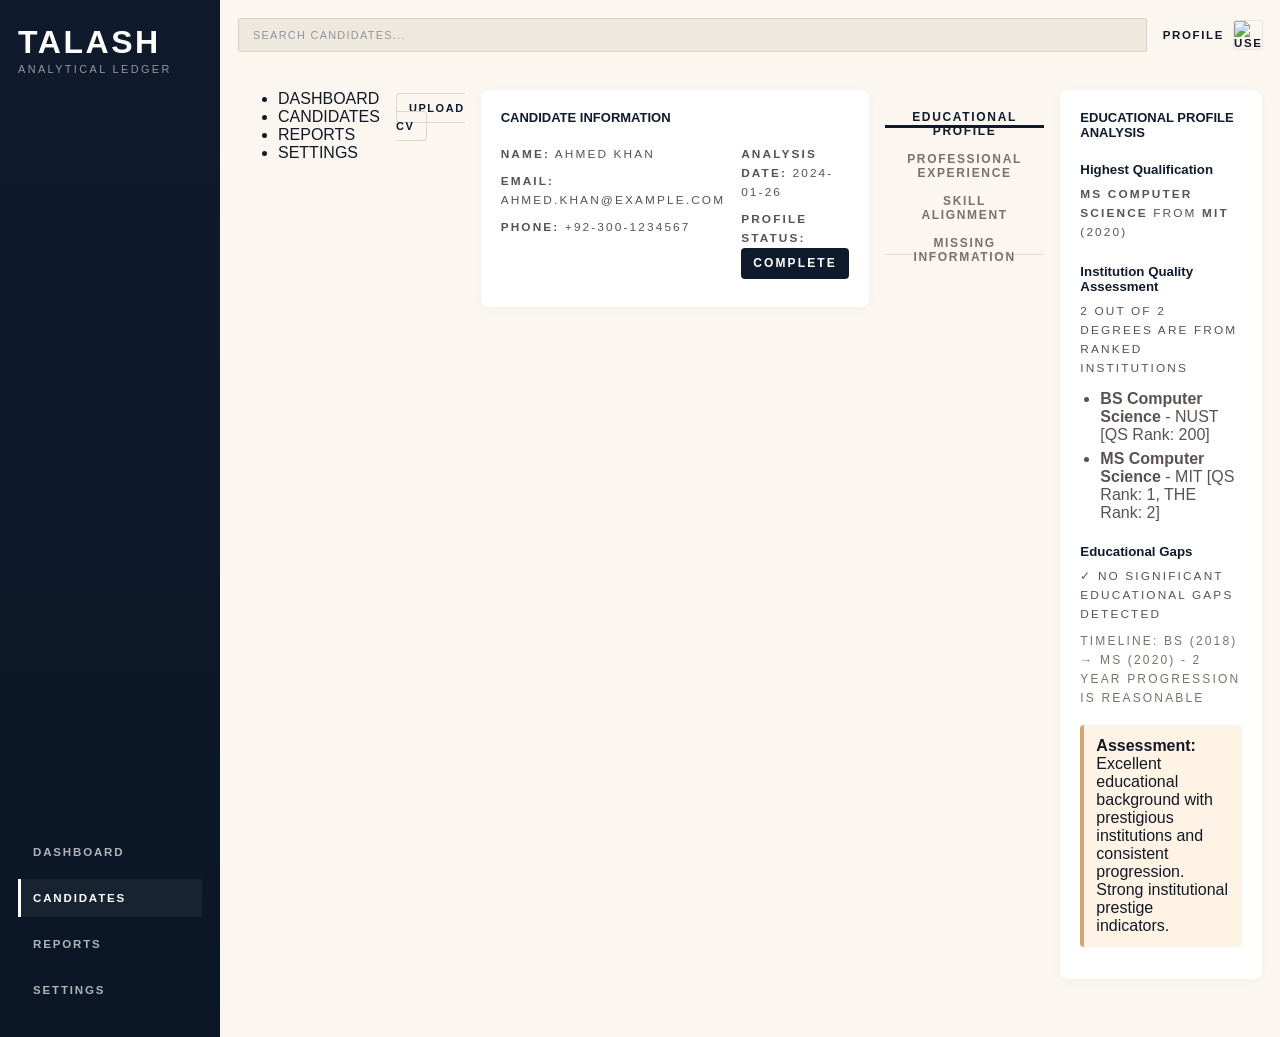
==== milestone_2/frontend/analysis.html @ eebe5d7f "Milestone 2 Complete: CV Pipeline, Analysis Engine, Fixed UI - Humanized Landing Page, Sidebar Consi" ====
<!DOCTYPE html>
<html lang="en">
<head>
    <meta charset="UTF-8">
    <meta name="viewport" content="width=device-width, initial-scale=1.0">
    <title>TALASH - Analysis Results</title>
    <link rel="stylesheet" href="css/style.css">
    <style>
        .analysis-tabs {
            display: flex;
            gap: 12px;
            margin: 24px 0;
            border-bottom: 1px solid #e0ddd7;
            flex-wrap: wrap;
        }
        .tab-btn {
            padding: 12px 16px;
            background: transparent;
            border: none;
            border-bottom: 3px solid transparent;
            color: #7a7268;
            font-weight: 600;
            font-size: 12px;
            text-transform: uppercase;
            cursor: pointer;
            transition: all 0.3s ease;
        }
        .tab-btn.active {
            color: #0f1b2d;
            border-bottom-color: #0f1b2d;
        }
        .tab-content {
            display: none;
            animation: fadeIn 0.3s ease;
        }
        .tab-content.active {
            display: block;
        }
        @keyframes fadeIn {
            from { opacity: 0; }
            to { opacity: 1; }
        }
        .analysis-box {
            background: #ffffff;
            border-radius: 8px;
            padding: 20px;
            margin: 16px 0;
            box-shadow: 0 2px 8px rgba(18, 24, 38, 0.04);
        }
        .analysis-box h4 {
            margin: 0 0 12px 0;
            font-size: 13px;
            font-weight: 700;
            text-transform: uppercase;
            color: #0f1b2d;
        }
        .analysis-box p {
            margin: 8px 0;
            color: #5a5250;
            line-height: 1.6;
        }
        .analysis-box ul {
            margin: 12px 0;
            padding-left: 20px;
        }
        .analysis-box li {
            margin: 6px 0;
            color: #5a5250;
        }
        .alert-box {
            background: #fff3e6;
            border-left: 4px solid #d4a574;
            padding: 12px;
            border-radius: 4px;
            margin: 12px 0;
        }
        .email-draft {
            background: #f5f2ee;
            border: 1px solid #dbd5cc;
            padding: 16px;
            border-radius: 4px;
            font-family: 'Courier New', monospace;
            font-size: 12px;
            line-height: 1.6;
            color: #3a3530;
            white-space: pre-wrap;
            word-wrap: break-word;
        }
        .action-buttons {
            margin-top: 16px;
            display: flex;
            gap: 8px;
        }
        .btn-secondary {
            padding: 8px 12px;
            border: 1px solid #dbd5cc;
            background: transparent;
            border-radius: 4px;
            color: #0f1b2d;
            font-size: 11px;
            font-weight: 600;
            text-transform: uppercase;
            cursor: pointer;
            transition: all 0.2s;
        }
        .btn-secondary:hover {
            border-color: #0f1b2d;
        }
        .score-badge {
            display: inline-block;
            background: #0f1b2d;
            color: #ffffff;
            padding: 6px 12px;
            border-radius: 4px;
            font-weight: 600;
            font-size: 12px;
        }
        .skill-tag {
            display: inline-block;
            background: #f5f2ee;
            color: #5a5250;
            padding: 4px 8px;
            border-radius: 3px;
            font-size: 11px;
            margin: 2px 4px 2px 0;
        }
    </style>
</head>
<body>
    <div class="container">
        <aside class="sidebar">
            <div class="logo">
                <h1>TALASH</h1>
                <p>ANALYTICAL LEDGER</p>
            </div>
            <nav>
                <ul>
                    <li><a href="index.html">DASHBOARD</a></li>
                    <li class="active"><a href="candidates.html">CANDIDATES</a></li>
                    <li><a href="reports.html">REPORTS</a></li>
                    <li><a href="settings.html">SETTINGS</a></li>
                </ul>
            </nav>
        </aside>

        <main class="main-content">
            <header>
                <div class="search-bar">
                    <input type="text" placeholder="SEARCH CANDIDATES...">
                </div>
                <div class="user-profile">
                    <div class="profile">
                        <span>PROFILE</span>
                        <img src="https://via.placeholder.com/30" alt="User Avatar">
                    </div>
                </div>
            </header>

            <div class="dashboard-header">
                <nav>
                    <ul>
                        <li><a href="index.html">DASHBOARD</a></li>
                        <li><a href="candidates.html">CANDIDATES</a></li>
                        <li><a href="reports.html">REPORTS</a></li>
                        <li><a href="settings.html">SETTINGS</a></li>
                    </ul>
                </nav>
                <div class="upload-cv-sidebar">
                    <label for="cv-upload-input" class="btn-secondary">UPLOAD CV</label>
                    <input type="file" id="cv-upload-input" style="display: none;">
                </div>
            <div class="analysis-box">
                <h4>Candidate Information</h4>
                <div style="display: grid; grid-template-columns: 1fr 1fr; gap: 16px;">
                    <div>
                        <p><strong>Name:</strong> Ahmed Khan</p>
                        <p><strong>Email:</strong> ahmed.khan@example.com</p>
                        <p><strong>Phone:</strong> +92-300-1234567</p>
                    </div>
                    <div>
                        <p><strong>Analysis Date:</strong> 2024-01-26</p>
                        <p><strong>Profile Status:</strong> <span class="score-badge">COMPLETE</span></p>
                    </div>
                </div>
            </div>

            <!-- Tab Navigation -->
            <div class="analysis-tabs">
                <button class="tab-btn active" onclick="switchTab('education')">Educational Profile</button>
                <button class="tab-btn" onclick="switchTab('experience')">Professional Experience</button>
                <button class="tab-btn" onclick="switchTab('skills')">Skill Alignment</button>
                <button class="tab-btn" onclick="switchTab('missing')">Missing Information</button>
            </div>

            <!-- TAB 1: Educational Profile Analysis -->
            <div id="education" class="tab-content active">
                <div class="analysis-box">
                    <h4>Educational Profile Analysis</h4>
                    
                    <div style="margin: 16px 0;">
                        <h5 style="color: #0f1b2d; font-weight: 600; margin-bottom: 8px;">Highest Qualification</h5>
                        <p><strong>MS Computer Science</strong> from <strong>MIT</strong> (2020)</p>
                    </div>

                    <div style="margin: 16px 0;">
                        <h5 style="color: #0f1b2d; font-weight: 600; margin-bottom: 8px;">Institution Quality Assessment</h5>
                        <p>2 out of 2 degrees are from ranked institutions</p>
                        <ul>
                            <li><strong>BS Computer Science</strong> - NUST [QS Rank: 200]</li>
                            <li><strong>MS Computer Science</strong> - MIT [QS Rank: 1, THE Rank: 2]</li>
                        </ul>
                    </div>

                    <div style="margin: 16px 0;">
                        <h5 style="color: #0f1b2d; font-weight: 600; margin-bottom: 8px;">Educational Gaps</h5>
                        <p>✓ No significant educational gaps detected</p>
                        <p style="font-size: 12px; color: #7a7268;">Timeline: BS (2018) → MS (2020) - 2 year progression is reasonable</p>
                    </div>

                    <div class="alert-box">
                        <strong>Assessment:</strong> Excellent educational background with prestigious institutions and consistent progression. Strong institutional prestige indicators.
                    </div>
                </div>
            </div>

            <!-- TAB 2: Professional Experience Analysis -->
            <div id="experience" class="tab-content">
                <div class="analysis-box">
                    <h4>Professional Experience Analysis</h4>

                    <div style="margin: 16px 0;">
                        <h5 style="color: #0f1b2d; font-weight: 600; margin-bottom: 8px;">Employment Timeline</h5>
                        <ul>
                            <li><strong>Junior Software Engineer</strong> at TechCorp Pakistan (Jun 2020 - Dec 2021) — 18 months</li>
                            <li><strong>Senior Systems Engineer</strong> at CloudSystems Inc (Jan 2022 - Present) — 24 months</li>
                        </ul>
                    </div>

                    <div style="margin: 16px 0;">
                        <h5 style="color: #0f1b2d; font-weight: 600; margin-bottom: 8px;">Timeline Consistency</h5>
                        <p>✓ No job overlaps detected</p>
                        <p>✓ No significant professional gaps detected</p>
                        <p style="font-size: 12px; color: #7a7268;">Transition from Junior to Senior role shows promotion/career progression</p>
                    </div>

                    <div style="margin: 16px 0;">
                        <h5 style="color: #0f1b2d; font-weight: 600; margin-bottom: 8px;">Career Progression</h5>
                        <p>• Started as Junior Software Engineer (technical IC)</p>
                        <p>• Advanced to Senior Systems Engineer (leadership potential)</p>
                        <p>• Currently leading team of 5 engineers</p>
                    </div>

                    <div class="alert-box">
                        <strong>Assessment:</strong> Clear career trajectory with demonstrated growth. Currently employed in a senior capacity with team leadership experience.
                    </div>
                </div>
            </div>

            <!-- TAB 3: Skill Alignment -->
            <div id="skills" class="tab-content">
                <div class="analysis-box">
                    <h4>Skill Alignment Analysis</h4>

                    <div style="margin: 16px 0;">
                        <h5 style="color: #0f1b2d; font-weight: 600; margin-bottom: 8px;">Claimed Skills</h5>
                        <div>
                            <span class="skill-tag">Python</span>
                            <span class="skill-tag">SQL</span>
                            <span class="skill-tag">AWS</span>
                            <span class="skill-tag">Docker</span>
                            <span class="skill-tag">Research</span>
                            <span class="skill-tag">Machine Learning</span>
                            <span class="skill-tag">System Design</span>
                        </div>
                    </div>

                    <div style="margin: 16px 0;">
                        <h5 style="color: #0f1b2d; font-weight: 600; margin-bottom: 8px;">Skills-Experience Alignment</h5>
                        <p><strong>Alignment Ratio: 85.7%</strong></p>
                        <p style="font-size: 12px; color: #7a7268;">Evidence found for: Python, SQL, AWS, Research, System Design (5 out of 7 skills)</p>
                    </div>

                    <div style="margin: 16px 0;">
                        <h5 style="color: #0f1b2d; font-weight: 600; margin-bottom: 8px;">Evidence from Experience</h5>
                        <ul>
                            <li><strong>Systems Engineer</strong> role aligns well with: AWS, System Design, Architecture</li>
                            <li><strong>Research Publications:</strong> 2 publications demonstrate research skill</li>
                            <li><strong>Technical Stack:</strong> Cloud systems work validates SQL, Python, Docker expertise</li>
                        </ul>
                    </div>

                    <div class="alert-box">
                        <strong>Assessment:</strong> Strong skills-to-experience alignment. Most claimed technical skills are well-supported by work experience and publications.
                    </div>
                </div>
            </div>

            <!-- TAB 4: Missing Information & Email Draft -->
            <div id="missing" class="tab-content">
                <div class="analysis-box">
                    <h4>Data Completeness Check</h4>
                    <p style="color: #0f1b2d; font-weight: 600; margin-bottom: 12px;">✓ Status: No critical information missing</p>
                    <p style="font-size: 12px; color: #7a7268;">All essential fields are present: Email, Phone, Education, Experience, Skills.</p>
                </div>

                <div class="analysis-box">
                    <h4>Personalized Draft Email - Missing Information</h4>
                    <p style="font-size: 12px; color: #7a7268; margin-bottom: 12px;">Auto-generated draft for cases where information is incomplete:</p>
                    
                    <div class="email-draft">Dear Ahmed Khan,

Thank you for your interest in our recruitment program. We are currently reviewing your application materials and noticed that the following information is missing or incomplete in your CV:

- Certifications/Awards details
- Publications DOI numbers
- References contact information

Could you please provide the missing details or upload an updated CV at your earliest convenience? This will help us complete your profile and proceed to the next evaluation stage.

If you have any questions or need assistance, please don't hesitate to reach out to our HR team.

Best regards,
TALASH Recruitment Team
recruitment@talash.com</div>

                    <div class="action-buttons">
                        <button class="btn-secondary" onclick="copyToClipboard()">Copy Email</button>
                        <button class="btn-secondary" onclick="sendEmail()">Send Email</button>
                        <button class="btn-secondary" onclick="exportAnalysis()">Export Analysis</button>
                    </div>
                </div>

                <div class="analysis-box">
                    <h4>Data Quality Metrics</h4>
                    <div style="display: grid; grid-template-columns: repeat(3, 1fr); gap: 16px;">
                        <div>
                            <p style="font-size: 12px; color: #7a7268; margin: 0;">Profile Completeness</p>
                            <p style="font-size: 20px; font-weight: 700; color: #0f1b2d; margin: 4px 0;">95%</p>
                        </div>
                        <div>
                            <p style="font-size: 12px; color: #7a7268; margin: 0;">With Research Output</p>
                            <p style="font-size: 20px; font-weight: 700; color: #0f1b2d; margin: 4px 0;">✓ Yes</p>
                        </div>
                        <div>
                            <p style="font-size: 12px; color: #7a7268; margin: 0;">Experience Count</p>
                            <p style="font-size: 20px; font-weight: 700; color: #0f1b2d; margin: 4px 0;">2 Roles</p>
                        </div>
                    </div>
                </div>
            </div>
        </main>
    </div>

    <script>
        function switchTab(tabName) {
            // Hide all tab contents
            const contents = document.querySelectorAll('.tab-content');
            contents.forEach(content => content.classList.remove('active'));

            // Remove active class from all buttons
            const buttons = document.querySelectorAll('.tab-btn');
            buttons.forEach(btn => btn.classList.remove('active'));

            // Show selected tab
            document.getElementById(tabName).classList.add('active');
            event.target.classList.add('active');
        }

        function copyToClipboard() {
            const emailText = document.querySelector('.email-draft').textContent;
            navigator.clipboard.writeText(emailText).then(() => {
                alert('Email draft copied to clipboard!');
            });
        }

        function sendEmail() {
            alert('In production, this would send the email via SMTP server. Demo functionality only.');
        }

        function exportAnalysis() {
            const analysis = {
                candidate: 'Ahmed Khan',
                date: new Date().toISOString(),
                analyses: {
                    education: 'Excellent institutional quality',
                    experience: 'Clear career progression',
                    skills: '85.7% alignment',
                    completeness: '95%'
                }
            };
            
            const dataStr = JSON.stringify(analysis, null, 2);
            const dataBlob = new Blob([dataStr], { type: 'application/json' });
            const url = URL.createObjectURL(dataBlob);
            const link = document.createElement('a');
            link.href = url;
            link.download = `analysis_${analysis.candidate}_${new Date().getTime()}.json`;
            link.click();
        }
    </script>
</body>
</html>
---- milestone_2/frontend/css/style.css ----
:root {
    --navy: #0f1b2d;
    --navy-soft: #15253c;
    --canvas: #fbf7f0;
    --surface: #ffffff;
    --ink: #121826;
    --muted: #5d6472;
    --line: #e7e0d6;
    --green: #c8f0d0;
    --amber: #ffe2a8;
    --red: #f6c7c7;
    --shadow: 0 14px 30px rgba(18, 24, 38, 0.08);
}

* {
    box-sizing: border-box;
}

html, body {
    margin: 0;
    min-height: 100%;
}

body {
    font-family: "Segoe UI", Arial, sans-serif;
    background: var(--canvas);
    color: var(--ink);
}

a {
    color: inherit;
    text-decoration: none;
}

button,
.btn-primary,
.btn-secondary {
    font: inherit;
}

.container {
    display: flex;
    min-height: 100vh;
}

.sidebar {
    width: 220px;
    min-height: 100vh;
    padding: 24px 18px 20px;
    background: linear-gradient(180deg, var(--navy), #0b1626 100%);
    color: #fff;
    display: flex;
    flex-direction: column;
    justify-content: space-between;
    position: sticky;
    top: 0;
}

.logo h1 {
    margin: 0;
    font-size: 2rem;
    letter-spacing: 0.08em;
    font-weight: 800;
}

.logo p {
    margin: 2px 0 0;
    color: rgba(255, 255, 255, 0.55);
    font-size: 0.68rem;
    letter-spacing: 0.22em;
}

.sidebar nav ul {
    list-style: none;
    margin: 28px 0 0;
    padding: 0;
}

.sidebar nav li {
    margin-bottom: 8px;
}

.sidebar nav a {
    display: flex;
    align-items: center;
    min-height: 38px;
    padding: 10px 12px;
    border-radius: 0;
    color: rgba(255, 255, 255, 0.68);
    font-size: 0.72rem;
    font-weight: 700;
    letter-spacing: 0.16em;
    text-transform: uppercase;
    border-left: 3px solid transparent;
    transition: background-color 0.2s ease, color 0.2s ease, border-color 0.2s ease;
}

.sidebar nav li.active a,
.sidebar nav a:hover {
    color: #fff;
    background: rgba(255, 255, 255, 0.05);
    border-left-color: #fff;
}

.upload-cv-sidebar {
    margin-top: 24px;
}

.main-content {
    flex: 1;
    padding: 18px 18px 24px;
}

header {
    display: flex;
    align-items: center;
    justify-content: space-between;
    gap: 16px;
    margin-bottom: 22px;
}

.search-bar {
    flex: 1;
}

.search-bar input {
    width: 100%;
    max-width: 100%;
    height: 34px;
    padding: 0 14px;
    border: 1px solid #d9d1c4;
    background: #eee9df;
    color: var(--ink);
    outline: none;
    border-radius: 2px;
    text-transform: uppercase;
    font-size: 0.68rem;
    letter-spacing: 0.12em;
}

.search-bar input::placeholder {
    color: #90939b;
}

.user-profile {
    display: flex;
    align-items: center;
    gap: 16px;
}

.profile {
    display: flex;
    align-items: center;
    gap: 10px;
    font-size: 0.72rem;
    font-weight: 700;
    letter-spacing: 0.14em;
    text-transform: uppercase;
}

.profile img {
    width: 28px;
    height: 28px;
    border-radius: 2px;
    object-fit: cover;
    box-shadow: 0 0 0 1px rgba(18, 24, 38, 0.08);
}

.dashboard,
.analysis-queue {
    background: transparent;
}

.dashboard-header {
    display: flex;
    align-items: flex-start;
    justify-content: space-between;
    gap: 16px;
    margin-bottom: 18px;
}

.dashboard-header h2,
.page-title {
    margin: 0;
    font-size: 2rem;
    line-height: 1.05;
    letter-spacing: -0.03em;
}

.dashboard-header p,
.page-subtitle {
    margin: 6px 0 0;
    color: var(--muted);
    font-size: 0.74rem;
    letter-spacing: 0.18em;
    text-transform: uppercase;
}

.dashboard-header .btn-primary {
    margin-top: 6px;
}

.stats {
    display: grid;
    grid-template-columns: repeat(3, minmax(0, 1fr));
    gap: 16px;
    margin-bottom: 20px;
}

.stat-card,
.analysis-queue {
    background: var(--surface);
    box-shadow: var(--shadow);
}

.stat-card {
    padding: 18px 18px 16px;
    min-height: 120px;
    border-left: 3px solid #111;
}

.stat-card:nth-child(2) {
    border-left-color: #1d8f65;
}

.stat-card:nth-child(3) {
    border-left-color: #db2e2e;
}

.stat-card h3 {
    margin: 0 0 14px;
    color: #80858f;
    font-size: 0.68rem;
    letter-spacing: 0.2em;
    text-transform: uppercase;
}

.stat-number {
    margin: 0;
    font-size: 2.7rem;
    line-height: 1;
    font-weight: 700;
    letter-spacing: -0.04em;
}

.increase {
    color: #2d8a54;
    font-size: 0.75rem;
    font-weight: 700;
    margin-left: 6px;
}

.percentage {
    color: #848a94;
    font-size: 0.75rem;
    margin-left: 6px;
}

.action-required,
.flagged {
    color: #d43a2f;
    font-size: 0.72rem;
    font-weight: 700;
}

.analysis-queue {
    padding: 18px;
    border-radius: 0;
}

.queue-header {
    display: flex;
    align-items: center;
    justify-content: space-between;
    gap: 12px;
    margin-bottom: 14px;
}

.queue-header h3 {
    margin: 0;
    font-size: 0.95rem;
    letter-spacing: 0.08em;
    text-transform: uppercase;
}

.queue-actions {
    display: flex;
    gap: 10px;
}

button,
.btn-primary,
.btn-secondary,
.queue-actions button {
    height: 30px;
    padding: 0 14px;
    border-radius: 0;
    border: 1px solid #c8c2b9;
    background: #f3efe7;
    color: #3c4049;
    font-size: 0.66rem;
    font-weight: 700;
    letter-spacing: 0.14em;
    text-transform: uppercase;
    cursor: pointer;
}

.btn-primary {
    background: #111;
    border-color: #111;
    color: #fff;
    display: inline-flex;
    align-items: center;
    justify-content: center;
}

.btn-secondary {
    background: #fff;
    color: #1d2330;
    border-color: #d7d1c7;
}

table {
    width: 100%;
    border-collapse: collapse;
    background: #fff;
}

thead th {
    padding: 9px 14px 10px;
    text-align: left;
    font-size: 0.58rem;
    letter-spacing: 0.24em;
    color: #787d86;
    text-transform: uppercase;
    border-bottom: 1px solid var(--line);
}

tbody td {
    padding: 14px;
    border-bottom: 1px solid #efe8dc;
    font-size: 0.82rem;
    vertical-align: middle;
}

tbody tr:hover {
    background: rgba(240, 235, 223, 0.35);
}

tbody td small {
    color: var(--muted);
}

tbody td strong {
    display: inline-block;
    margin-right: 8px;
}

.status {
    display: inline-block;
    padding: 4px 10px;
    border-radius: 0;
    font-size: 0.64rem;
    font-weight: 700;
    letter-spacing: 0.12em;
    text-transform: uppercase;
}

.status.complete {
    background: var(--green);
    color: #1f6d38;
}

.status.processing {
    background: var(--amber);
    color: #916100;
}

.status.pending {
    background: #e0ded9;
    color: #4f5560;
}

.pagination {
    display: flex;
    align-items: center;
    justify-content: space-between;
    gap: 16px;
    margin-top: 14px;
    color: #848a94;
    font-size: 0.66rem;
    letter-spacing: 0.16em;
    text-transform: uppercase;
}

.pagination > div {
    display: flex;
    align-items: center;
    gap: 5px;
}

.pagination a {
    display: inline-flex;
    align-items: center;
    justify-content: center;
    min-width: 26px;
    height: 22px;
    padding: 0 7px;
    border: 1px solid #d5cdbc;
    background: #f8f5ef;
    font-size: 0.62rem;
    color: #444a55;
}

.pagination a.active {
    background: #111;
    color: #fff;
    border-color: #111;
}

.login-page {
    min-height: 100vh;
    display: grid;
    place-items: center;
    background: linear-gradient(180deg, #111c2d, #0d1524 100%);
}

.login-container {
    width: min(420px, calc(100vw - 40px));
    background: #fff;
    padding: 36px 34px;
    box-shadow: var(--shadow);
    border-top: 4px solid #111;
    text-align: center;
}

.login-container h2 {
    margin: 0;
    font-size: 1.9rem;
}

.login-container p {
    margin: 8px 0 24px;
    color: var(--muted);
}

.form-group {
    text-align: left;
    margin-bottom: 18px;
}

.form-group label {
    display: block;
    margin-bottom: 6px;
    font-size: 0.68rem;
    letter-spacing: 0.14em;
    text-transform: uppercase;
    color: #59606d;
}

.form-group input {
    width: 100%;
    height: 40px;
    padding: 0 12px;
    border: 1px solid #d8d0c2;
    background: #fbf8f2;
    outline: none;
}

.form-group input:focus,
.search-bar input:focus {
    border-color: #111;
}

@media (max-width: 1080px) {
    .stats {
        grid-template-columns: 1fr;
    }

    .dashboard-header,
    .queue-header,
    .pagination,
    header {
        flex-direction: column;
        align-items: stretch;
    }

    .sidebar {
        width: 200px;
    }
}

@media (max-width: 760px) {
    .container {
        flex-direction: column;
    }

    .sidebar {
        width: 100%;
        min-height: auto;
        position: static;
    }

    .main-content {
        padding: 14px;
    }
}
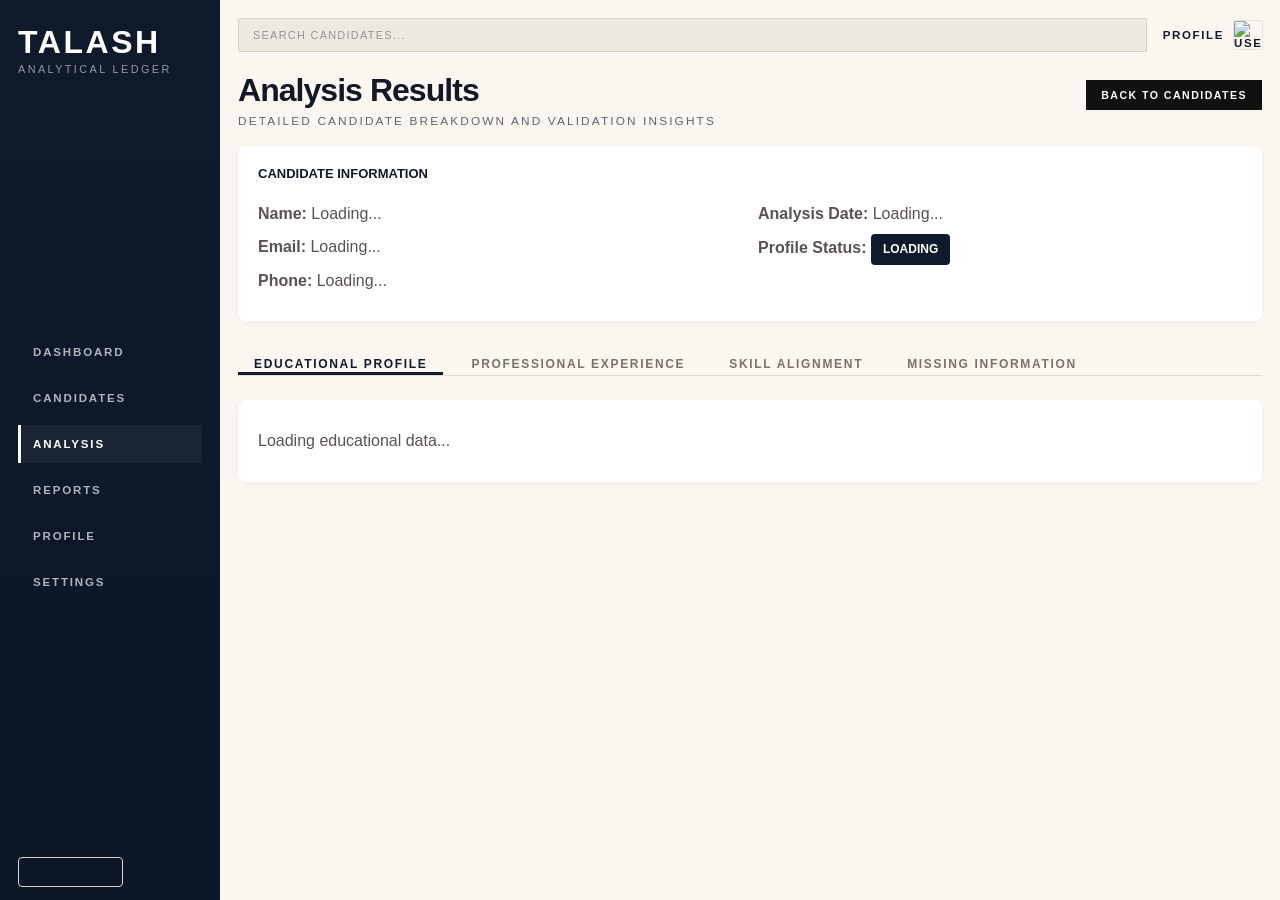
==== commit 0317aaf6: "Complete pipeline unification: LLM extraction → batch processing → analysis → frontend display EXTRA" ====
--- a/milestone_2/frontend/analysis.html
+++ b/milestone_2/frontend/analysis.html
@@ -67,13 +67,6 @@
             margin: 6px 0;
             color: #5a5250;
         }
-        .alert-box {
-            background: #fff3e6;
-            border-left: 4px solid #d4a574;
-            padding: 12px;
-            border-radius: 4px;
-            margin: 12px 0;
-        }
         .email-draft {
             background: #f5f2ee;
             border: 1px solid #dbd5cc;
@@ -115,15 +108,6 @@
             font-weight: 600;
             font-size: 12px;
         }
-        .skill-tag {
-            display: inline-block;
-            background: #f5f2ee;
-            color: #5a5250;
-            padding: 4px 8px;
-            border-radius: 3px;
-            font-size: 11px;
-            margin: 2px 4px 2px 0;
-        }
     </style>
 </head>
 <body>
@@ -136,11 +120,17 @@
             <nav>
                 <ul>
                     <li><a href="index.html">DASHBOARD</a></li>
-                    <li class="active"><a href="candidates.html">CANDIDATES</a></li>
+                    <li><a href="candidates.html">CANDIDATES</a></li>
+                    <li class="active"><a href="analysis.html">ANALYSIS</a></li>
                     <li><a href="reports.html">REPORTS</a></li>
+                    <li><a href="profile.html">PROFILE</a></li>
                     <li><a href="settings.html">SETTINGS</a></li>
                 </ul>
             </nav>
+            <div class="upload-cv-sidebar">
+                <label for="cv-upload-input" class="btn-secondary">UPLOAD CV</label>
+                <input type="file" id="cv-upload-input" style="display: none;">
+            </div>
         </aside>
 
         <main class="main-content">
@@ -157,29 +147,25 @@
             </header>
 
             <div class="dashboard-header">
-                <nav>
-                    <ul>
-                        <li><a href="index.html">DASHBOARD</a></li>
-                        <li><a href="candidates.html">CANDIDATES</a></li>
-                        <li><a href="reports.html">REPORTS</a></li>
-                        <li><a href="settings.html">SETTINGS</a></li>
-                    </ul>
-                </nav>
-                <div class="upload-cv-sidebar">
-                    <label for="cv-upload-input" class="btn-secondary">UPLOAD CV</label>
-                    <input type="file" id="cv-upload-input" style="display: none;">
-                </div>
+                <div>
+                    <h2 class="page-title">Analysis Results</h2>
+                    <p class="page-subtitle">Detailed candidate breakdown and validation insights</p>
+                </div>
+                <a class="btn-primary" href="candidates.html">Back to candidates</a>
+            </div>
+
+            <!-- Candidate Info Box - DYNAMICALLY LOADED ONLY -->
             <div class="analysis-box">
                 <h4>Candidate Information</h4>
                 <div style="display: grid; grid-template-columns: 1fr 1fr; gap: 16px;">
                     <div>
-                        <p><strong>Name:</strong> Ahmed Khan</p>
-                        <p><strong>Email:</strong> ahmed.khan@example.com</p>
-                        <p><strong>Phone:</strong> +92-300-1234567</p>
+                        <p><strong>Name:</strong> <span id="candidateName">Loading...</span></p>
+                        <p><strong>Email:</strong> <span id="candidateEmail">Loading...</span></p>
+                        <p><strong>Phone:</strong> <span id="candidatePhone">Loading...</span></p>
                     </div>
                     <div>
-                        <p><strong>Analysis Date:</strong> 2024-01-26</p>
-                        <p><strong>Profile Status:</strong> <span class="score-badge">COMPLETE</span></p>
+                        <p><strong>Analysis Date:</strong> <span id="analysisDate">Loading...</span></p>
+                        <p><strong>Profile Status:</strong> <span class="score-badge" id="profileStatus">LOADING</span></p>
                     </div>
                 </div>
             </div>
@@ -195,208 +181,190 @@
             <!-- TAB 1: Educational Profile Analysis -->
             <div id="education" class="tab-content active">
                 <div class="analysis-box">
-                    <h4>Educational Profile Analysis</h4>
-                    
-                    <div style="margin: 16px 0;">
-                        <h5 style="color: #0f1b2d; font-weight: 600; margin-bottom: 8px;">Highest Qualification</h5>
-                        <p><strong>MS Computer Science</strong> from <strong>MIT</strong> (2020)</p>
-                    </div>
-
-                    <div style="margin: 16px 0;">
-                        <h5 style="color: #0f1b2d; font-weight: 600; margin-bottom: 8px;">Institution Quality Assessment</h5>
-                        <p>2 out of 2 degrees are from ranked institutions</p>
-                        <ul>
-                            <li><strong>BS Computer Science</strong> - NUST [QS Rank: 200]</li>
-                            <li><strong>MS Computer Science</strong> - MIT [QS Rank: 1, THE Rank: 2]</li>
-                        </ul>
-                    </div>
-
-                    <div style="margin: 16px 0;">
-                        <h5 style="color: #0f1b2d; font-weight: 600; margin-bottom: 8px;">Educational Gaps</h5>
-                        <p>✓ No significant educational gaps detected</p>
-                        <p style="font-size: 12px; color: #7a7268;">Timeline: BS (2018) → MS (2020) - 2 year progression is reasonable</p>
-                    </div>
-
-                    <div class="alert-box">
-                        <strong>Assessment:</strong> Excellent educational background with prestigious institutions and consistent progression. Strong institutional prestige indicators.
-                    </div>
+                    <p>Loading educational data...</p>
                 </div>
             </div>
 
             <!-- TAB 2: Professional Experience Analysis -->
             <div id="experience" class="tab-content">
                 <div class="analysis-box">
-                    <h4>Professional Experience Analysis</h4>
-
-                    <div style="margin: 16px 0;">
-                        <h5 style="color: #0f1b2d; font-weight: 600; margin-bottom: 8px;">Employment Timeline</h5>
-                        <ul>
-                            <li><strong>Junior Software Engineer</strong> at TechCorp Pakistan (Jun 2020 - Dec 2021) — 18 months</li>
-                            <li><strong>Senior Systems Engineer</strong> at CloudSystems Inc (Jan 2022 - Present) — 24 months</li>
-                        </ul>
-                    </div>
-
-                    <div style="margin: 16px 0;">
-                        <h5 style="color: #0f1b2d; font-weight: 600; margin-bottom: 8px;">Timeline Consistency</h5>
-                        <p>✓ No job overlaps detected</p>
-                        <p>✓ No significant professional gaps detected</p>
-                        <p style="font-size: 12px; color: #7a7268;">Transition from Junior to Senior role shows promotion/career progression</p>
-                    </div>
-
-                    <div style="margin: 16px 0;">
-                        <h5 style="color: #0f1b2d; font-weight: 600; margin-bottom: 8px;">Career Progression</h5>
-                        <p>• Started as Junior Software Engineer (technical IC)</p>
-                        <p>• Advanced to Senior Systems Engineer (leadership potential)</p>
-                        <p>• Currently leading team of 5 engineers</p>
-                    </div>
-
-                    <div class="alert-box">
-                        <strong>Assessment:</strong> Clear career trajectory with demonstrated growth. Currently employed in a senior capacity with team leadership experience.
-                    </div>
+                    <p>Loading experience data...</p>
                 </div>
             </div>
 
             <!-- TAB 3: Skill Alignment -->
             <div id="skills" class="tab-content">
                 <div class="analysis-box">
-                    <h4>Skill Alignment Analysis</h4>
-
-                    <div style="margin: 16px 0;">
-                        <h5 style="color: #0f1b2d; font-weight: 600; margin-bottom: 8px;">Claimed Skills</h5>
-                        <div>
-                            <span class="skill-tag">Python</span>
-                            <span class="skill-tag">SQL</span>
-                            <span class="skill-tag">AWS</span>
-                            <span class="skill-tag">Docker</span>
-                            <span class="skill-tag">Research</span>
-                            <span class="skill-tag">Machine Learning</span>
-                            <span class="skill-tag">System Design</span>
-                        </div>
-                    </div>
-
-                    <div style="margin: 16px 0;">
-                        <h5 style="color: #0f1b2d; font-weight: 600; margin-bottom: 8px;">Skills-Experience Alignment</h5>
-                        <p><strong>Alignment Ratio: 85.7%</strong></p>
-                        <p style="font-size: 12px; color: #7a7268;">Evidence found for: Python, SQL, AWS, Research, System Design (5 out of 7 skills)</p>
-                    </div>
-
-                    <div style="margin: 16px 0;">
-                        <h5 style="color: #0f1b2d; font-weight: 600; margin-bottom: 8px;">Evidence from Experience</h5>
-                        <ul>
-                            <li><strong>Systems Engineer</strong> role aligns well with: AWS, System Design, Architecture</li>
-                            <li><strong>Research Publications:</strong> 2 publications demonstrate research skill</li>
-                            <li><strong>Technical Stack:</strong> Cloud systems work validates SQL, Python, Docker expertise</li>
-                        </ul>
-                    </div>
-
-                    <div class="alert-box">
-                        <strong>Assessment:</strong> Strong skills-to-experience alignment. Most claimed technical skills are well-supported by work experience and publications.
-                    </div>
-                </div>
-            </div>
-
-            <!-- TAB 4: Missing Information & Email Draft -->
+                    <p>Loading skills data...</p>
+                </div>
+            </div>
+
+            <!-- TAB 4: Missing Information -->
             <div id="missing" class="tab-content">
                 <div class="analysis-box">
-                    <h4>Data Completeness Check</h4>
-                    <p style="color: #0f1b2d; font-weight: 600; margin-bottom: 12px;">✓ Status: No critical information missing</p>
-                    <p style="font-size: 12px; color: #7a7268;">All essential fields are present: Email, Phone, Education, Experience, Skills.</p>
-                </div>
-
-                <div class="analysis-box">
-                    <h4>Personalized Draft Email - Missing Information</h4>
-                    <p style="font-size: 12px; color: #7a7268; margin-bottom: 12px;">Auto-generated draft for cases where information is incomplete:</p>
-                    
-                    <div class="email-draft">Dear Ahmed Khan,
-
-Thank you for your interest in our recruitment program. We are currently reviewing your application materials and noticed that the following information is missing or incomplete in your CV:
-
-- Certifications/Awards details
-- Publications DOI numbers
-- References contact information
-
-Could you please provide the missing details or upload an updated CV at your earliest convenience? This will help us complete your profile and proceed to the next evaluation stage.
-
-If you have any questions or need assistance, please don't hesitate to reach out to our HR team.
-
-Best regards,
-TALASH Recruitment Team
-recruitment@talash.com</div>
-
-                    <div class="action-buttons">
-                        <button class="btn-secondary" onclick="copyToClipboard()">Copy Email</button>
-                        <button class="btn-secondary" onclick="sendEmail()">Send Email</button>
-                        <button class="btn-secondary" onclick="exportAnalysis()">Export Analysis</button>
-                    </div>
-                </div>
-
-                <div class="analysis-box">
-                    <h4>Data Quality Metrics</h4>
-                    <div style="display: grid; grid-template-columns: repeat(3, 1fr); gap: 16px;">
-                        <div>
-                            <p style="font-size: 12px; color: #7a7268; margin: 0;">Profile Completeness</p>
-                            <p style="font-size: 20px; font-weight: 700; color: #0f1b2d; margin: 4px 0;">95%</p>
-                        </div>
-                        <div>
-                            <p style="font-size: 12px; color: #7a7268; margin: 0;">With Research Output</p>
-                            <p style="font-size: 20px; font-weight: 700; color: #0f1b2d; margin: 4px 0;">✓ Yes</p>
-                        </div>
-                        <div>
-                            <p style="font-size: 12px; color: #7a7268; margin: 0;">Experience Count</p>
-                            <p style="font-size: 20px; font-weight: 700; color: #0f1b2d; margin: 4px 0;">2 Roles</p>
-                        </div>
-                    </div>
+                    <p>Loading missing information...</p>
                 </div>
             </div>
         </main>
     </div>
 
+    <script src="js/main.js"></script>
     <script>
         function switchTab(tabName) {
-            // Hide all tab contents
             const contents = document.querySelectorAll('.tab-content');
             contents.forEach(content => content.classList.remove('active'));
-
-            // Remove active class from all buttons
             const buttons = document.querySelectorAll('.tab-btn');
             buttons.forEach(btn => btn.classList.remove('active'));
-
-            // Show selected tab
             document.getElementById(tabName).classList.add('active');
             event.target.classList.add('active');
         }
 
         function copyToClipboard() {
-            const emailText = document.querySelector('.email-draft').textContent;
+            const emailText = document.querySelector('.email-draft')?.textContent || '';
             navigator.clipboard.writeText(emailText).then(() => {
                 alert('Email draft copied to clipboard!');
             });
         }
 
         function sendEmail() {
-            alert('In production, this would send the email via SMTP server. Demo functionality only.');
+            alert('In production, this would send the email via SMTP server.');
         }
 
         function exportAnalysis() {
+            const name = document.getElementById('candidateName').textContent;
             const analysis = {
-                candidate: 'Ahmed Khan',
+                candidate: name,
                 date: new Date().toISOString(),
-                analyses: {
-                    education: 'Excellent institutional quality',
-                    experience: 'Clear career progression',
-                    skills: '85.7% alignment',
-                    completeness: '95%'
-                }
+                profileStatus: document.getElementById('profileStatus').textContent
             };
-            
             const dataStr = JSON.stringify(analysis, null, 2);
             const dataBlob = new Blob([dataStr], { type: 'application/json' });
             const url = URL.createObjectURL(dataBlob);
             const link = document.createElement('a');
             link.href = url;
-            link.download = `analysis_${analysis.candidate}_${new Date().getTime()}.json`;
+            link.download = `analysis_${name}_${new Date().getTime()}.json`;
             link.click();
         }
+
+        async function loadAnalysisFromBackend() {
+            const params = new URLSearchParams(window.location.search);
+            const candidateId = params.get('id') || '1';
+
+            try {
+                // Load candidate info
+                const candidateResponse = await fetch(`/api/candidate/${candidateId}`);
+                if (candidateResponse.ok) {
+                    const candidate = await candidateResponse.json();
+                    document.getElementById('candidateName').textContent = candidate.name || 'Unknown';
+                    document.getElementById('candidateEmail').textContent = candidate.email || 'N/A';
+                    document.getElementById('candidatePhone').textContent = candidate.phone_number || 'N/A';
+                    document.getElementById('analysisDate').textContent = new Date().toISOString().split('T')[0];
+                }
+
+                // Load analysis
+                const analysisResponse = await fetch(`/api/analysis-output/${candidateId}`);
+                if (analysisResponse.ok) {
+                    const analysis = await analysisResponse.json();
+
+                    // Update Education tab
+                    const educationTab = document.getElementById('education');
+                    if (educationTab && analysis.education_analysis) {
+                        const edu = analysis.education_analysis;
+                        educationTab.innerHTML = `
+                            <div class="analysis-box">
+                                <h4>Educational Profile Analysis</h4>
+                                <div style="margin: 16px 0;">
+                                    <h5 style="color: #0f1b2d; font-weight: 600; margin-bottom: 8px;">Highest Qualification</h5>
+                                    <p>${edu.highest_qualification || 'Not specified'}</p>
+                                </div>
+                                <div style="margin: 16px 0;">
+                                    <h5 style="color: #0f1b2d; font-weight: 600; margin-bottom: 8px;">Institutional Quality Assessment</h5>
+                                    <p>${edu.institutional_quality || 'Not specified'}</p>
+                                </div>
+                                <div style="margin: 16px 0;">
+                                    <h5 style="color: #0f1b2d; font-weight: 600; margin-bottom: 8px;">Educational Gaps</h5>
+                                    ${edu.educational_gaps && edu.educational_gaps.length > 0 ? (Array.isArray(edu.educational_gaps) ? 
+                                        `<ul>${edu.educational_gaps.map(g => `<li>${g}</li>`).join('')}</ul>` :
+                                        `<p>${edu.educational_gaps}</p>`) : '<p>✓ No significant educational gaps detected</p>'}
+                                </div>
+                            </div>
+                        `;
+                    }
+
+                    // Update Experience tab
+                    const experienceTab = document.getElementById('experience');
+                    if (experienceTab && analysis.experience_analysis) {
+                        const exp = analysis.experience_analysis;
+                        experienceTab.innerHTML = `
+                            <div class="analysis-box">
+                                <h4>Professional Experience Analysis</h4>
+                                <div style="margin: 16px 0;">
+                                    <h5 style="color: #0f1b2d; font-weight: 600; margin-bottom: 8px;">Employment History</h5>
+                                    <p>${exp.employment_history_count || 0} positions held</p>
+                                </div>
+                                <div style="margin: 16px 0;">
+                                    <h5 style="color: #0f1b2d; font-weight: 600; margin-bottom: 8px;">Career Progression</h5>
+                                    <p>${exp.career_progression || 'Not specified'}</p>
+                                </div>
+                                <div style="margin: 16px 0;">
+                                    <h5 style="color: #0f1b2d; font-weight: 600; margin-bottom: 8px;">Timeline Consistency</h5>
+                                    ${exp.professional_gaps && exp.professional_gaps.length > 0 ? `<p>✓ ${exp.professional_gaps.join(', ')}</p>` : '<p>✓ No significant professional gaps detected</p>'}
+                                    ${exp.timeline_overlaps && exp.timeline_overlaps.length > 0 ? `<p>✓ ${exp.timeline_overlaps.join(', ')}</p>` : '<p>✓ No job overlaps detected</p>'}
+                                </div>
+                            </div>
+                        `;
+                    }
+
+                    // Update Skills tab
+                    const skillsTab = document.getElementById('skills');
+                    if (skillsTab && analysis.skill_alignment) {
+                        skillsTab.innerHTML = `
+                            <div class="analysis-box">
+                                <h4>Skill Alignment Analysis</h4>
+                                <p>${typeof analysis.skill_alignment === 'string' ? analysis.skill_alignment : JSON.stringify(analysis.skill_alignment, null, 2)}</p>
+                            </div>
+                        `;
+                    }
+
+                    // Update Missing Information tab
+                    const missingTab = document.getElementById('missing');
+                    if (missingTab && analysis.missing_information) {
+                        const missing = analysis.missing_information;
+                        const fields = Array.isArray(missing.missing_fields) ? missing.missing_fields : 
+                                      typeof missing.missing_fields === 'string' ? missing.missing_fields.split('\n').filter(f => f.trim()) : [];
+
+                        missingTab.innerHTML = `
+                            <div class="analysis-box">
+                                <h4>Data Completeness Check</h4>
+                                <p style="color: #0f1b2d; font-weight: 600; margin-bottom: 12px;">
+                                    ${fields.length === 0 ? '✓ Status: No critical information missing' : '⚠ Status: Missing information detected'}
+                                </p>
+                                ${fields.length === 0 ? 
+                                    '<p style="font-size: 12px; color: #7a7268;">All essential fields are present.</p>' :
+                                    `<ul>${fields.map(f => `<li>${f}</li>`).join('')}</ul>`}
+                            </div>
+                            <div class="analysis-box">
+                                <h4>Personalized Draft Email</h4>
+                                <div class="email-draft" id="draftEmail">${missing.draft_email || 'No email template available'}</div>
+                                <div class="action-buttons">
+                                    <button class="btn-secondary" onclick="copyToClipboard()">Copy Email</button>
+                                    <button class="btn-secondary" onclick="sendEmail()">Send Email</button>
+                                    <button class="btn-secondary" onclick="exportAnalysis()">Export Analysis</button>
+                                </div>
+                            </div>
+                        `;
+                    }
+
+                    document.getElementById('profileStatus').textContent = 'COMPLETE';
+                }
+            } catch (error) {
+                console.error('Failed to load analysis:', error);
+                alert('Error loading analysis. Make sure the backend is running.');
+            }
+        }
+
+        // Load data when page loads
+        document.addEventListener('DOMContentLoaded', loadAnalysisFromBackend);
     </script>
 </body>
 </html>
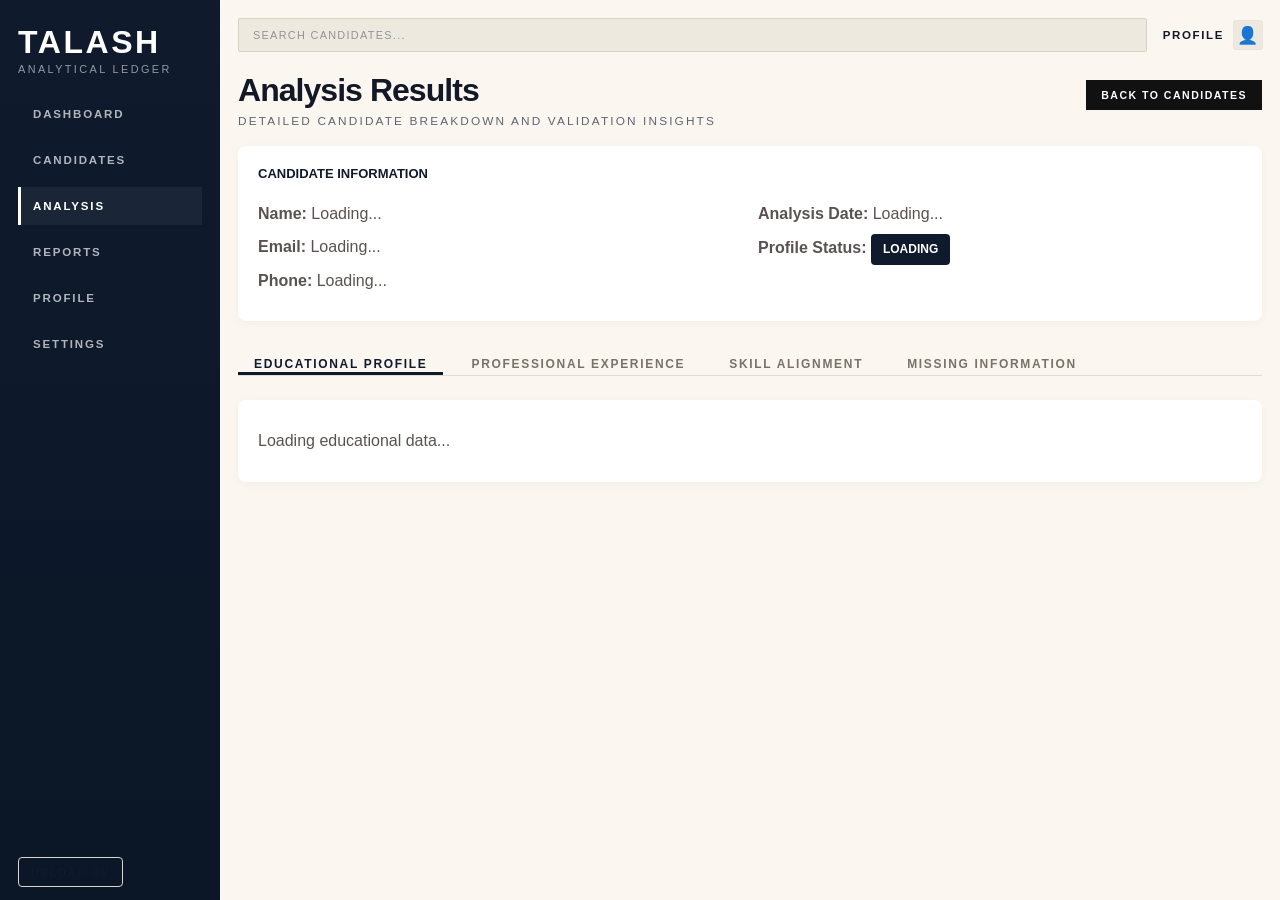
==== commit fd1c9044: "Improve milestone 2 fallback and UI" ====
--- a/milestone_2/frontend/analysis.html
+++ b/milestone_2/frontend/analysis.html
@@ -141,7 +141,7 @@
                 <div class="user-profile">
                     <div class="profile">
                         <span>PROFILE</span>
-                        <img src="https://via.placeholder.com/30" alt="User Avatar">
+                        <span class="avatar-icon" aria-label="User Avatar" role="img">👤</span>
                     </div>
                 </div>
             </header>
@@ -226,8 +226,27 @@
             });
         }
 
-        function sendEmail() {
-            alert('In production, this would send the email via SMTP server.');
+        async function sendEmail() {
+            const params = new URLSearchParams(window.location.search);
+            const candidateId = params.get('id') || '1';
+            const draftBody = document.getElementById('draftEmail')?.textContent || '';
+
+            try {
+                const response = await fetch(`/api/send-missing-info-email/${candidateId}`, {
+                    method: 'POST',
+                    headers: {
+                        'Content-Type': 'application/json'
+                    },
+                    body: JSON.stringify({ body: draftBody })
+                });
+                const payload = await response.json();
+                if (!response.ok) {
+                    throw new Error(payload.error || 'Email send failed');
+                }
+                alert(`Email sent successfully to ${payload.email.to}`);
+            } catch (error) {
+                alert(`Could not send email: ${error.message}`);
+            }
         }
 
         function exportAnalysis() {
@@ -257,7 +276,7 @@
                     const candidate = await candidateResponse.json();
                     document.getElementById('candidateName').textContent = candidate.name || 'Unknown';
                     document.getElementById('candidateEmail').textContent = candidate.email || 'N/A';
-                    document.getElementById('candidatePhone').textContent = candidate.phone_number || 'N/A';
+                    document.getElementById('candidatePhone').textContent = candidate.phone || 'N/A';
                     document.getElementById('analysisDate').textContent = new Date().toISOString().split('T')[0];
                 }
 
--- a/milestone_2/frontend/css/style.css
+++ b/milestone_2/frontend/css/style.css
@@ -56,6 +56,11 @@
     top: 0;
 }
 
+.sidebar nav {
+    flex: 1;
+    margin-top: 20px;
+}
+
 .logo h1 {
     margin: 0;
     font-size: 2rem;
@@ -72,12 +77,15 @@
 
 .sidebar nav ul {
     list-style: none;
-    margin: 28px 0 0;
+    margin: 0;
     padding: 0;
+    display: flex;
+    flex-direction: column;
+    gap: 8px;
 }
 
 .sidebar nav li {
-    margin-bottom: 8px;
+    margin: 0;
 }
 
 .sidebar nav a {
@@ -103,7 +111,7 @@
 }
 
 .upload-cv-sidebar {
-    margin-top: 24px;
+    margin-top: 20px;
 }
 
 .main-content {
@@ -164,6 +172,34 @@
     border-radius: 2px;
     object-fit: cover;
     box-shadow: 0 0 0 1px rgba(18, 24, 38, 0.08);
+}
+
+.avatar-icon {
+    width: 28px;
+    height: 28px;
+    display: inline-flex;
+    align-items: center;
+    justify-content: center;
+    border-radius: 2px;
+    font-size: 17px;
+    background: #eee9df;
+    box-shadow: 0 0 0 1px rgba(18, 24, 38, 0.08);
+}
+
+.chart-fallback {
+    position: absolute;
+    inset: 58px 20px 20px;
+    display: grid;
+    place-items: center;
+    padding: 16px;
+    text-align: center;
+    color: #6a7280;
+    font-size: 0.82rem;
+    line-height: 1.5;
+    border: 1px dashed #d8d0c2;
+    background: linear-gradient(180deg, rgba(251, 247, 240, 0.7), rgba(255, 255, 255, 0.9));
+    border-radius: 6px;
+    pointer-events: none;
 }
 
 .dashboard,
